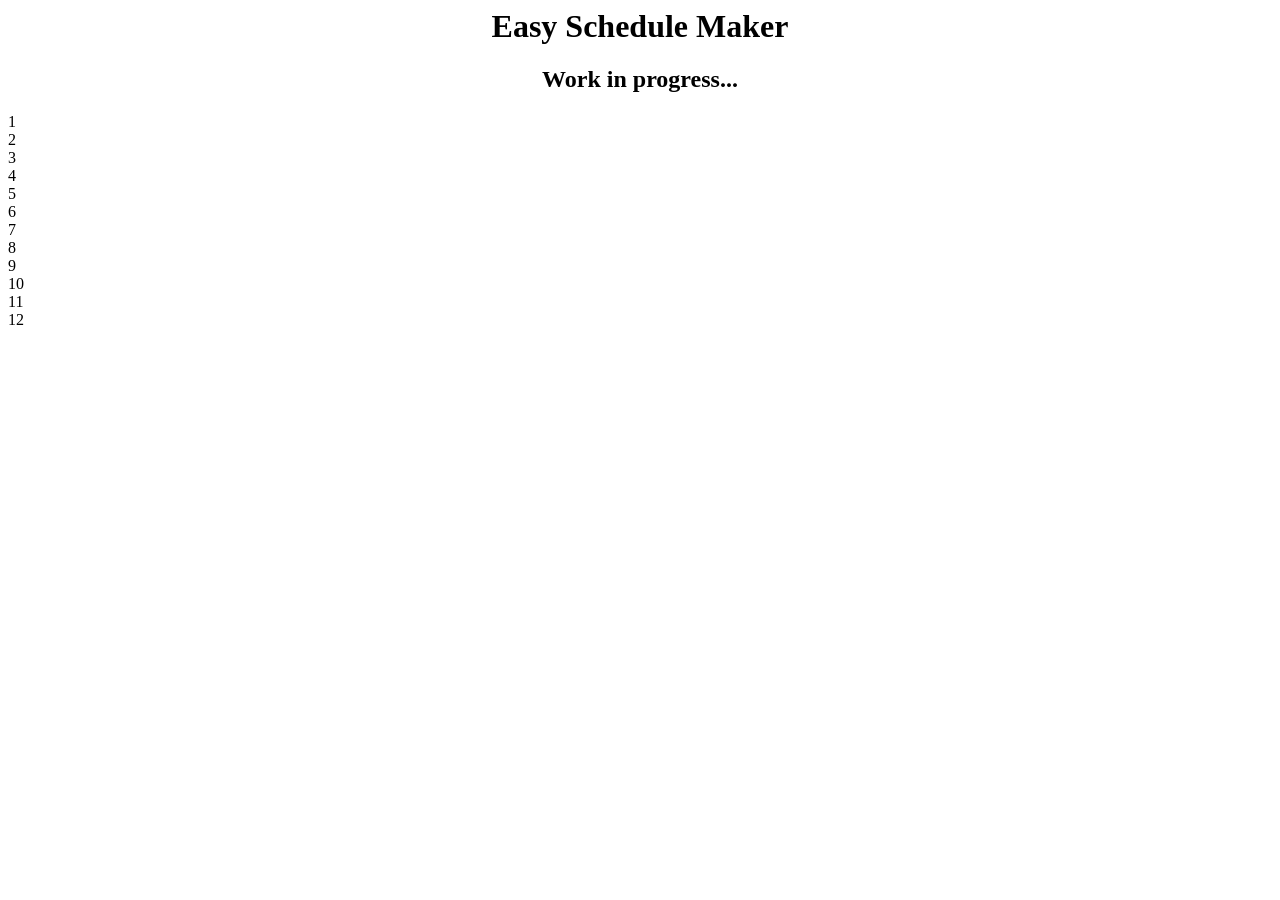
==== index.html @ 0e417cd5 "Testing GitHub Pages" ====
<html Lang="en">
    <head>
        <title> Easy Schedule Maker</title>
        <link rel="stylesheet" href="styles.css">
        <meta name="viewport" content="device-width, initial-scale=1.0">
        <meta charset="utf-8">
        <body>

            <h1 class="center">Easy Schedule Maker</h1>
            <h2 class="center">Work in progress...</h2>

        <!--This is the start of theclock-->
            <div class ="clock">
                <div class="clock-face">
                    <div class="number number1">1</div>
                    <div class="number number2">2</div>
                    <div class="number number3">3</div>
                    <div class="number number4">4</div>
                    <div class="number number5">5</div>
                    <div class="number number6">6</div>
                    <div class="number number7">7</div>
                    <div class="number number8">8</div>
                    <div class="number number9">9</div>
                    <div class="number number10">10</div>
                    <div class="number number11">11</div>
                    <div class="number number12">12</div>
                    <div class="hand hour-hand" id="hour-hand"></div>
                    <div class="hand minute-hand" id="minute-hand"></div>
                    <div class="hand second-hand" id="second-hand"></div>
                </div>
            </div>
        <!--This is the end of the clock-->
        </body>
        <script src="script.js"></script>
    </head>
</html>
---- styles.css ----
.center{
    display: flex;
    justify-content: center;
    align-items: center;
}
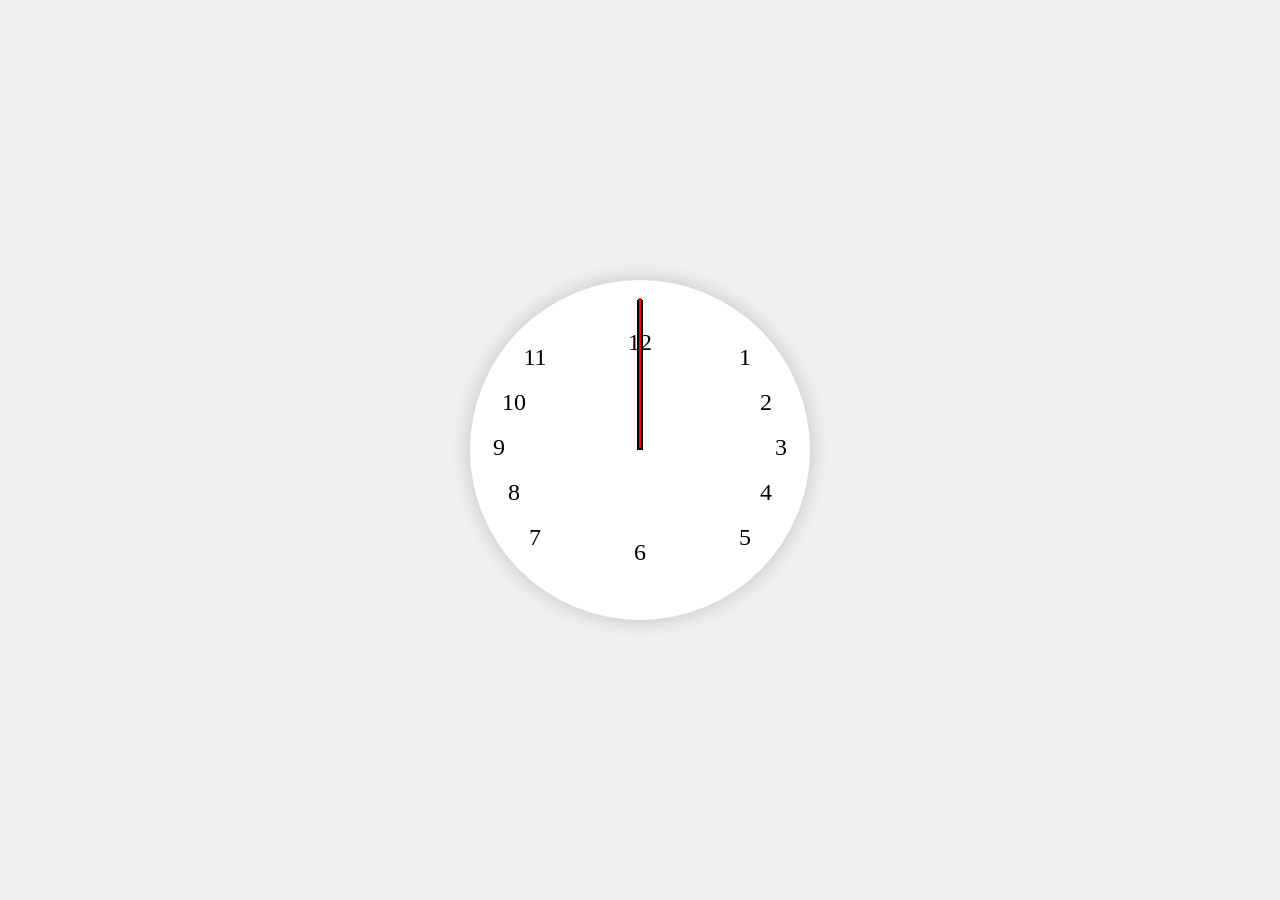
==== commit 8f370fc4: "Adding JavaScript" ====
--- a/index.html
+++ b/index.html
@@ -1,13 +1,10 @@
 <html Lang="en">
     <head>
         <title> Easy Schedule Maker</title>
-        <link rel="stylesheet" href="styles.css">
+        <link rel="stylesheet" href="style.css">
         <meta name="viewport" content="device-width, initial-scale=1.0">
         <meta charset="utf-8">
         <body>
-
-            <h1 class="center">Easy Schedule Maker</h1>
-            <h2 class="center">Work in progress...</h2>
 
         <!--This is the start of theclock-->
             <div class ="clock">
--- a/style.css
+++ b/style.css
@@ -0,0 +1,74 @@
+.center{
+    display: flex;
+    justify-content: center;
+    align-items: center;
+}
+
+body {
+    display: flex;
+    justify-content: center;
+    align-items: center;
+    height: 100vh;
+    background: #f0f0f0;
+    margin: 0;
+}
+
+.clock {
+    width: 300px;
+    height: 300px;
+    border-radius: 50%;
+    position: relative;
+    padding: 20px;
+    box-shadow: 0 0 20px rgba(0, 0, 0, 0.2);
+    background: white;
+}
+
+.clock-face {
+    position: relative;
+    width: 100%;
+    height: 100%;
+    transform: translateY(-3px);
+}
+
+.hand {
+    width: 50%;
+    background: black;
+    position: absolute;
+    top: 50%;
+    transform-origin: 100%;
+    transform: rotate(90deg);
+    transition: all 0.05s;
+    transition-timing-function: cubic-bezier(0.1, 2.7, 0.58, 1);
+}
+
+.hour-hand {
+    height: 6px;
+}
+
+.minute-hand {
+    height: 4px;
+}
+
+.second-hand {
+    height: 2px;
+    background: red;
+}
+
+.number {
+    position: absolute;
+    font-size: 24px;
+    transform: translate(-50%, -50%);
+}
+
+.number1  { top: 20%; left: 85%; }
+.number2  { top: 35%; left: 92%; }
+.number3  { top: 50%; left: 97%; }
+.number4  { top: 65%; left: 92%; }
+.number5  { top: 80%; left: 85%; }
+.number6  { top: 85%; left: 50%; }
+.number7  { top: 80%; left: 15%; }
+.number8  { top: 65%; left: 8%; }
+.number9  { top: 50%; left: 3%; }
+.number10 { top: 35%; left: 8%; }
+.number11 { top: 20%; left: 15%; }
+.number12 { top: 15%; left: 50%; }
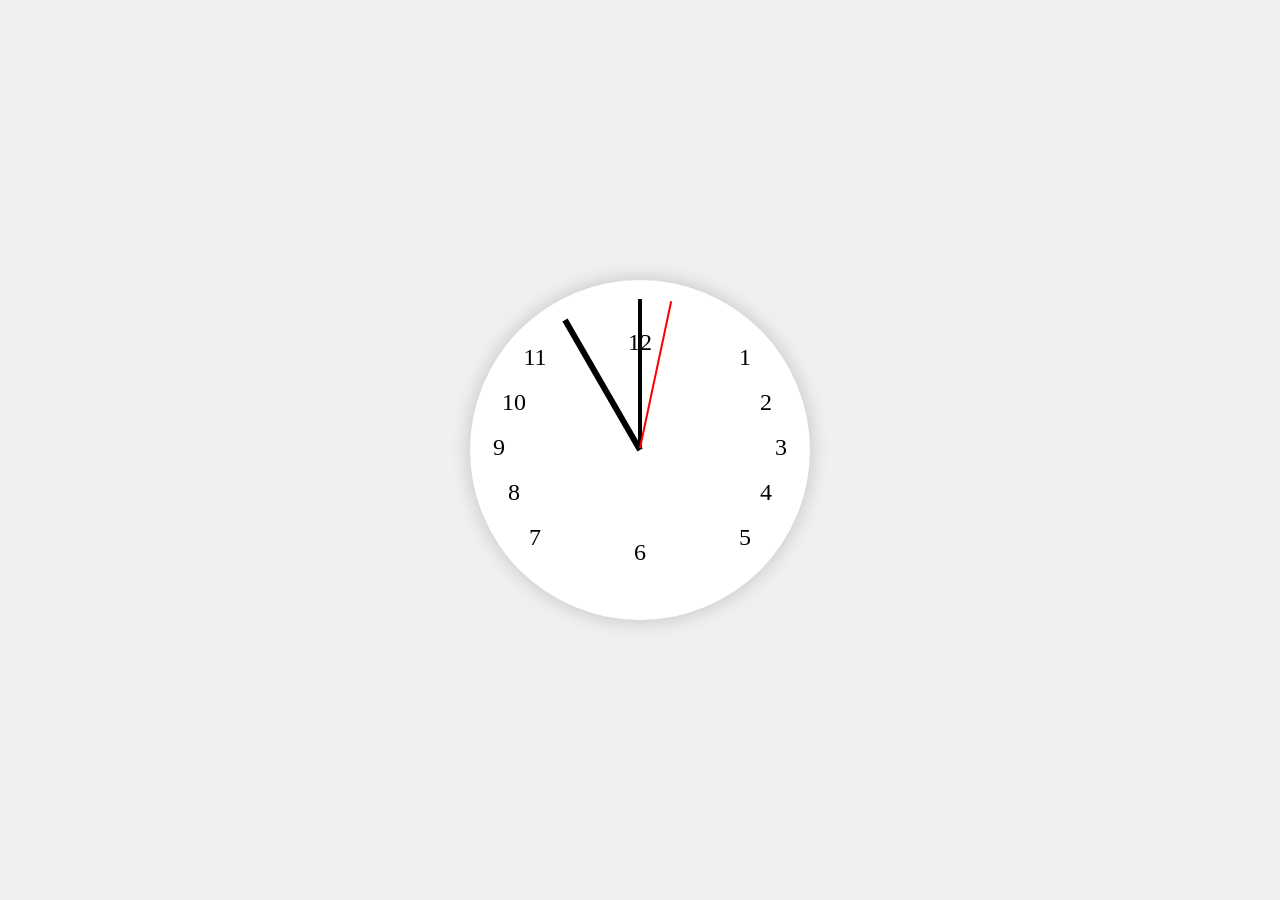
==== commit 79190dcc: "Basic clock functionality established The clock uses CSS and JavaScript to obtain the current time o" ====
--- a/index.html
+++ b/index.html
@@ -1,33 +1,32 @@
-<html Lang="en">
+<html lang="en">
     <head>
         <title> Easy Schedule Maker</title>
         <link rel="stylesheet" href="style.css">
-        <meta name="viewport" content="device-width, initial-scale=1.0">
+        <meta name="viewport" content="width=device-width, initial-scale=1.0">
         <meta charset="utf-8">
-        <body>
-
-        <!--This is the start of theclock-->
-            <div class ="clock">
-                <div class="clock-face">
-                    <div class="number number1">1</div>
-                    <div class="number number2">2</div>
-                    <div class="number number3">3</div>
-                    <div class="number number4">4</div>
-                    <div class="number number5">5</div>
-                    <div class="number number6">6</div>
-                    <div class="number number7">7</div>
-                    <div class="number number8">8</div>
-                    <div class="number number9">9</div>
-                    <div class="number number10">10</div>
-                    <div class="number number11">11</div>
-                    <div class="number number12">12</div>
-                    <div class="hand hour-hand" id="hour-hand"></div>
-                    <div class="hand minute-hand" id="minute-hand"></div>
-                    <div class="hand second-hand" id="second-hand"></div>
-                </div>
+    </head>
+    <body>
+        <!--This is the start of the clock-->
+    <div class="clock">
+            <div class="clock-face">
+                <div class="number number1">1</div>
+                <div class="number number2">2</div>
+                <div class="number number3">3</div>
+                <div class="number number4">4</div>
+                <div class="number number5">5</div>
+                <div class="number number6">6</div>
+                <div class="number number7">7</div>
+                <div class="number number8">8</div>
+                <div class="number number9">9</div>
+                <div class="number number10">10</div>
+                <div class="number number11">11</div>
+                <div class="number number12">12</div>
+                <div class="hand hour-hand" id="hour-hand"></div>
+                <div class="hand minute-hand" id="minute-hand"></div>
+                <div class="hand second-hand" id="second-hand"></div>
             </div>
+        </div>
         <!--This is the end of the clock-->
-        </body>
-        <script src="script.js"></script>
-    </head>
+    <script src="script.js"></script>
+    </body>
 </html>
--- a/style.css
+++ b/style.css
@@ -13,6 +13,8 @@
     margin: 0;
 }
 
+
+/*This is the start of the clock*/
 .clock {
     width: 300px;
     height: 300px;
@@ -71,4 +73,5 @@
 .number9  { top: 50%; left: 3%; }
 .number10 { top: 35%; left: 8%; }
 .number11 { top: 20%; left: 15%; }
-.number12 { top: 15%; left: 50%; }+.number12 { top: 15%; left: 50%; }
+/*This is the end of the clock*/
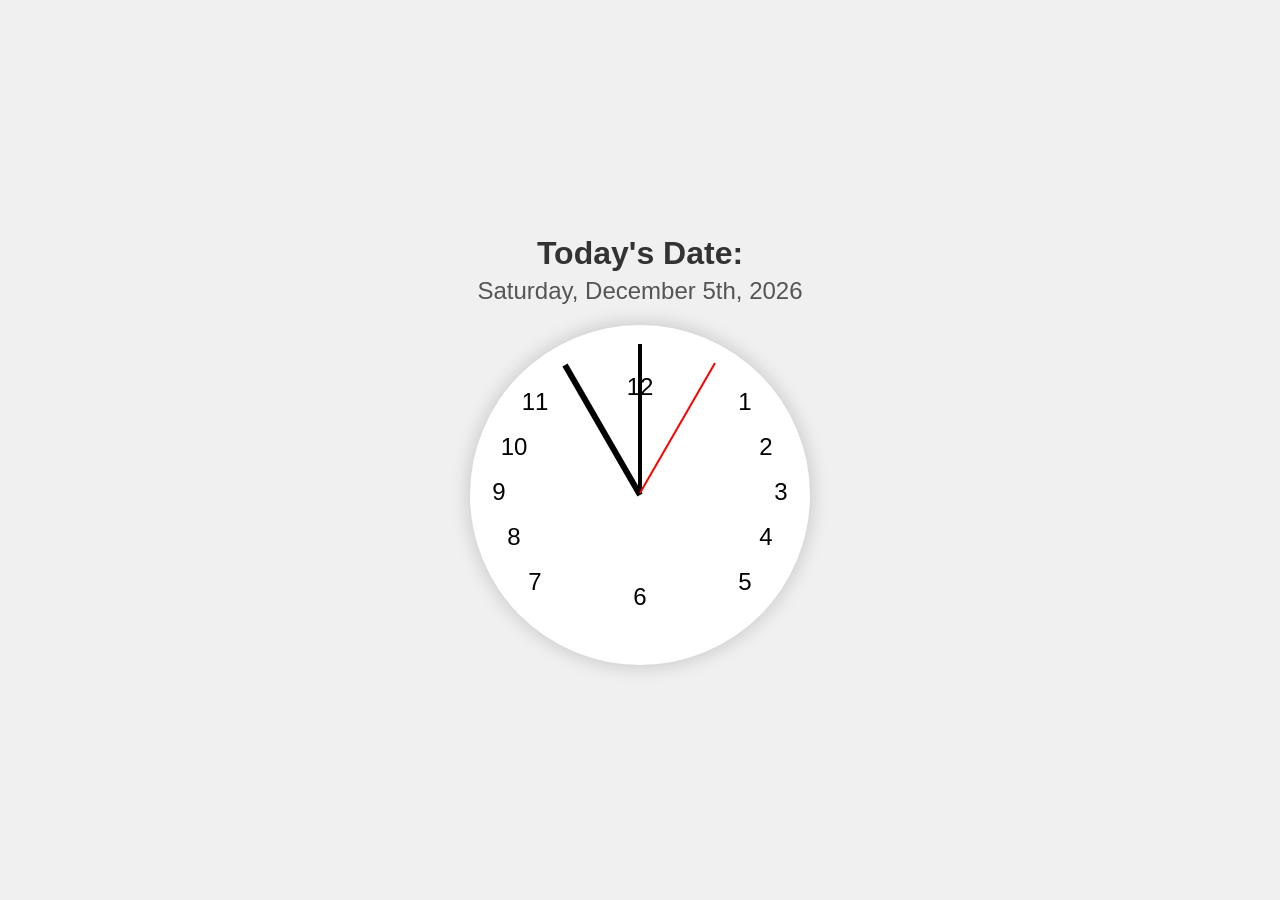
==== commit 68cc98f6: "Adding current date display to main page. I added a extra section in JavaScript that runs a function" ====
--- a/index.html
+++ b/index.html
@@ -6,6 +6,14 @@
         <meta charset="utf-8">
     </head>
     <body>
+
+        <!--Current Date Display-->
+        <div class="center">
+            <h1 class="date-label">Today's Date:</h1>
+            <div id="full-date" class="date-display"></div>
+        </div>
+        <!--Current Date Display End-->
+
         <!--This is the start of the clock-->
     <div class="clock">
             <div class="clock-face">
--- a/style.css
+++ b/style.css
@@ -1,16 +1,33 @@
 .center{
     display: flex;
+    flex-direction: column;
     justify-content: center;
     align-items: center;
+    margin-bottom: 20px;
 }
 
 body {
     display: flex;
+    flex-direction: column;
     justify-content: center;
     align-items: center;
     height: 100vh;
     background: #f0f0f0;
     margin: 0;
+    font-family: Arial, sans-serif;
+}
+
+/*This is for the date*/
+.date-label {
+    margin: 0;
+    font-size: 2rem;
+    color: #333;
+}
+
+.date-display {
+    font-size: 1.5rem;
+    color: #555;
+    margin-top: 5px;
 }
 
 
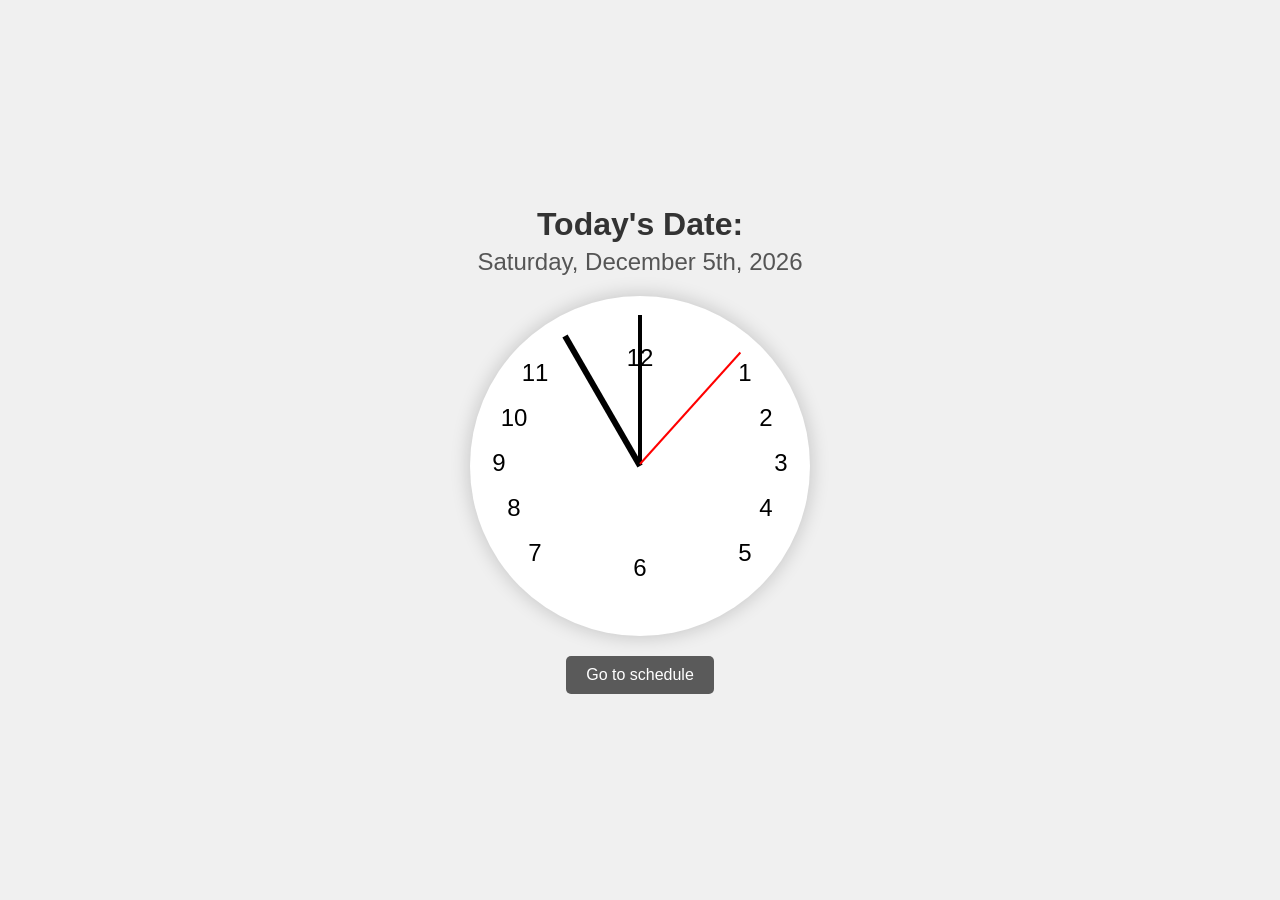
==== commit 35b50896: "Adding 'Schedules.html' Adding Schedules.html, which this additional page will hold the schedules cr" ====
--- a/index.html
+++ b/index.html
@@ -35,6 +35,7 @@
             </div>
         </div>
         <!--This is the end of the clock-->
+        <a href="schedules.html" class="nav-button">Go to schedule</a>
     <script src="script.js"></script>
     </body>
 </html>
--- a/style.css
+++ b/style.css
@@ -1,3 +1,4 @@
+/*General CSS Declarations*/
 .center{
     display: flex;
     flex-direction: column;
@@ -16,6 +17,7 @@
     margin: 0;
     font-family: Arial, sans-serif;
 }
+/*End of general CSS Delcarations*/
 
 /*This is for the date*/
 .date-label {
@@ -29,6 +31,8 @@
     color: #555;
     margin-top: 5px;
 }
+
+/*This is the end of the date*/
 
 
 /*This is the start of the clock*/
@@ -91,4 +95,32 @@
 .number10 { top: 35%; left: 8%; }
 .number11 { top: 20%; left: 15%; }
 .number12 { top: 15%; left: 50%; }
-/*This is the end of the clock*/+/*This is the end of the clock*/
+
+/*Migration between index & schedules*/
+
+.nav-button {
+    text-decoration: none;
+    background-color: #5a5a5a;
+    color: white;
+    padding: 10px 20px;
+    border-radius: 5px;
+    font-size: 1rem;
+    transition: background 0.3s;
+    margin-top: 20px;
+}
+
+.nav-button:hover {
+    background-color: #000000;
+}
+
+.top-left-container {
+    width: 100%;
+    display: flex;
+    justify-content: flex-start;
+    padding: 20px;
+    position: absolute;
+    top: 0;
+    left: 0;
+}
+/*Migration between index & schedules end*/
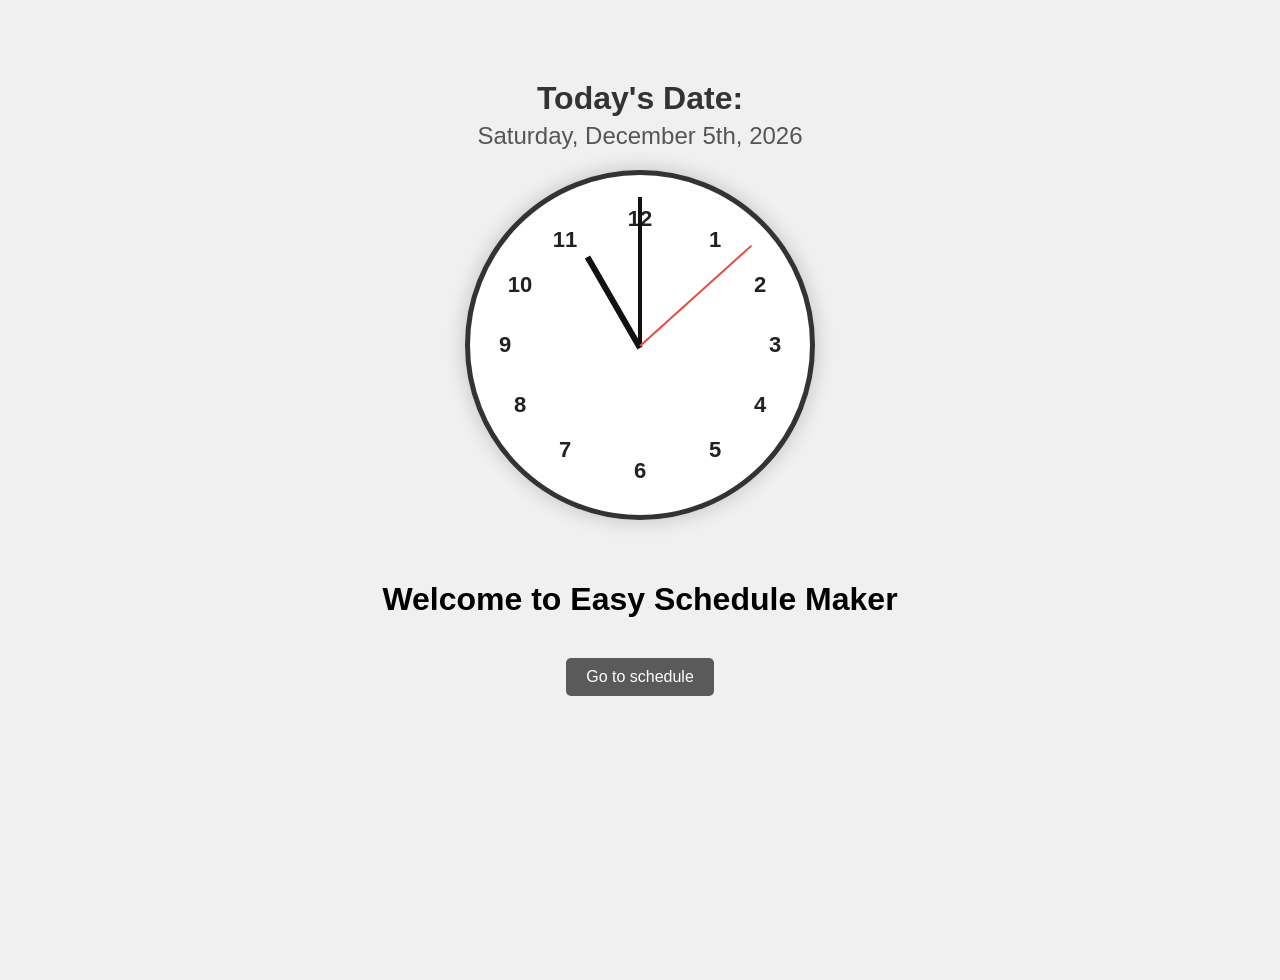
==== commit 77c04b15: "Big Update I added a bunch of functionality to the schedules.html page. I added the forms (date tabl" ====
--- a/index.html
+++ b/index.html
@@ -34,6 +34,7 @@
                 <div class="hand second-hand" id="second-hand"></div>
             </div>
         </div>
+        <h1 class="center">Welcome to Easy Schedule Maker</h1>
         <!--This is the end of the clock-->
         <a href="schedules.html" class="nav-button">Go to schedule</a>
     <script src="script.js"></script>
--- a/style.css
+++ b/style.css
@@ -10,12 +10,13 @@
 body {
     display: flex;
     flex-direction: column;
-    justify-content: center;
+    justify-content: flex-start;
     align-items: center;
-    height: 100vh;
+    min-height: 100vh;
     background: #f0f0f0;
     margin: 0;
-    font-family: Arial, sans-serif;
+    padding-top: 80px;
+    font-family: 'Segoe UI', Arial, sans-serif;
 }
 /*End of general CSS Delcarations*/
 
@@ -31,7 +32,6 @@
     color: #555;
     margin-top: 5px;
 }
-
 /*This is the end of the date*/
 
 
@@ -44,60 +44,152 @@
     padding: 20px;
     box-shadow: 0 0 20px rgba(0, 0, 0, 0.2);
     background: white;
+    margin-bottom: 40px;
+    flex-shrink: 0;
+    border: 5px solid #333; /* More defined rim */
 }
 
 .clock-face {
     position: relative;
     width: 100%;
     height: 100%;
-    transform: translateY(-3px);
+}
+
+#clock-overlay {
+    position: absolute;
+    top: 0;
+    left: 0;
+    width: 100%;
+    height: 100%;
+    z-index: 1;
+    pointer-events: none;
 }
 
 .hand {
     width: 50%;
-    background: black;
+    background: #111;
     position: absolute;
     top: 50%;
     transform-origin: 100%;
     transform: rotate(90deg);
     transition: all 0.05s;
     transition-timing-function: cubic-bezier(0.1, 2.7, 0.58, 1);
-}
-
-.hour-hand {
-    height: 6px;
-}
-
-.minute-hand {
-    height: 4px;
-}
-
-.second-hand {
-    height: 2px;
-    background: red;
-}
+    z-index: 10;
+}
+
+.hour-hand { height: 6px; width: 35%; left: 15%; }
+.minute-hand { height: 4px; }
+.second-hand { height: 2px; background: #e74c3c; }
 
 .number {
     position: absolute;
-    font-size: 24px;
+    font-size: 22px;
+    font-weight: bold;
     transform: translate(-50%, -50%);
-}
-
-.number1  { top: 20%; left: 85%; }
-.number2  { top: 35%; left: 92%; }
-.number3  { top: 50%; left: 97%; }
-.number4  { top: 65%; left: 92%; }
-.number5  { top: 80%; left: 85%; }
-.number6  { top: 85%; left: 50%; }
-.number7  { top: 80%; left: 15%; }
-.number8  { top: 65%; left: 8%; }
-.number9  { top: 50%; left: 3%; }
-.number10 { top: 35%; left: 8%; }
-.number11 { top: 20%; left: 15%; }
-.number12 { top: 15%; left: 50%; }
+    z-index: 5;
+    color: #222;
+}
+
+/* Adjusted circular alignment */
+.number1  { top: 15%; left: 75%; }
+.number2  { top: 30%; left: 90%; }
+.number3  { top: 50%; left: 95%; }
+.number4  { top: 70%; left: 90%; }
+.number5  { top: 85%; left: 75%; }
+.number6  { top: 92%; left: 50%; }
+.number7  { top: 85%; left: 25%; }
+.number8  { top: 70%; left: 10%; }
+.number9  { top: 50%; left: 5%; }
+.number10 { top: 30%; left: 10%; }
+.number11 { top: 15%; left: 25%; }
+.number12 { top: 8%; left: 50%; }
 /*This is the end of the clock*/
 
-/*Migration between index & schedules*/
+/*Schedules Grid and Tables*/
+.schedules-grid {
+    display: grid;
+    grid-template-columns: repeat(3, 1fr);
+    gap: 30px;
+    width: 95%;
+    max-width: 1300px;
+    padding-bottom: 100px;
+}
+
+.day-table-container {
+    background: white;
+    padding: 20px;
+    border-radius: 12px;
+    border-color: #000000;
+    box-shadow: 0 8px 15px rgba(0,0,0,0.08);
+}
+
+.day-table-container h3 {
+    margin-top: 0;
+    border-bottom: 2px solid #333;
+    padding-bottom: 5px;
+    color: #2c3e50;
+}
+
+.sunday-container {
+    grid-column: 2;
+}
+
+table {
+    width: 100%;
+    border-collapse: collapse;
+    margin: 15px 0;
+    border: 2px solid #000; /* Main table border */
+}
+
+th {
+    background-color: #f8f9fa;
+    border: 1px solid #000;
+    padding: 10px;
+    font-weight: bold;
+    text-transform: uppercase;
+    font-size: 0.85rem;
+}
+
+td {
+    padding: 0; /* Input fills space */
+    border: 1px solid #000;
+}
+
+input {
+    width: 100%;
+    padding: 10px;
+    border: none;
+    outline: none;
+    background: transparent;
+    font-size: 0.9rem;
+}
+
+input:focus {
+    background-color: #fff9db;
+}
+
+.table-controls {
+    display: flex;
+    gap: 8px;
+    margin-top: 10px;
+}
+
+.table-controls button {
+    flex: 1;
+    font-size: 0.7rem;
+    font-weight: bold;
+    padding: 8px;
+    border-radius: 4px;
+    border: 1px solid #333;
+    background: #fff;
+    cursor: pointer;
+    transition: all 0.2s;
+}
+
+.table-controls button:hover {
+    background: #333;
+    color: #fff;
+}
 
 .nav-button {
     text-decoration: none;
@@ -122,5 +214,4 @@
     position: absolute;
     top: 0;
     left: 0;
-}
-/*Migration between index & schedules end*/+}
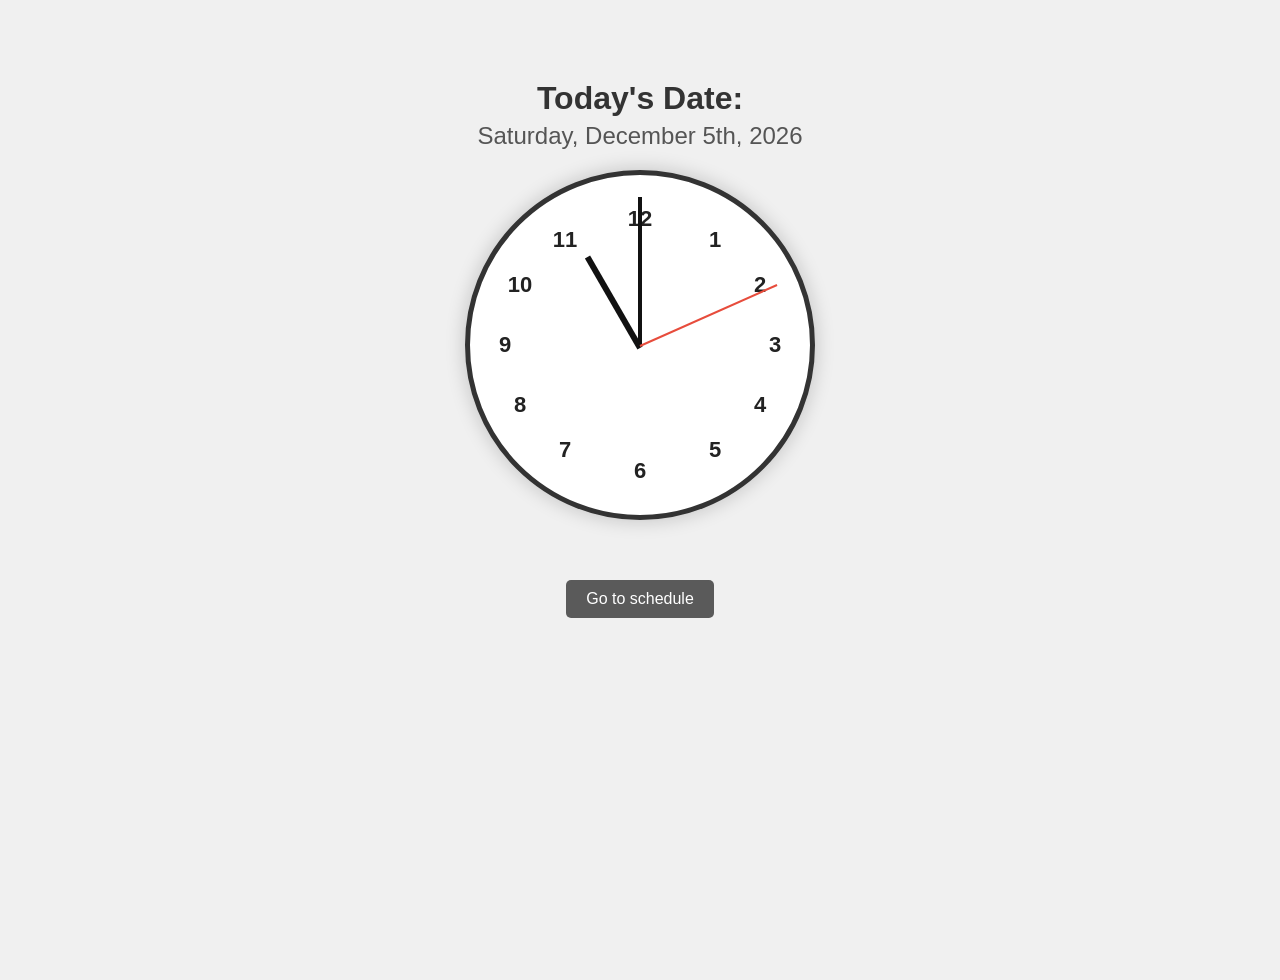
==== commit 202550d6: "Additional subtle changes I removed some unnecessary text." ====
--- a/index.html
+++ b/index.html
@@ -34,7 +34,7 @@
                 <div class="hand second-hand" id="second-hand"></div>
             </div>
         </div>
-        <h1 class="center">Welcome to Easy Schedule Maker</h1>
+        
         <!--This is the end of the clock-->
         <a href="schedules.html" class="nav-button">Go to schedule</a>
     <script src="script.js"></script>
--- a/style.css
+++ b/style.css
@@ -214,4 +214,67 @@
     position: absolute;
     top: 0;
     left: 0;
-}+}
+
+/* --- NEW SECTION: Media Adjustments Start --------------------------------------- */
+
+/* Tablet View (Screens smaller than 1024px) */
+@media (max-width: 1024px) {
+    .schedules-grid {
+        grid-template-columns: repeat(2, 1fr); /* Two columns for tablets */
+    }
+    
+    .sunday-container {
+        grid-column: span 2; /* Stretch Sunday across the bottom */
+    }
+}
+
+/* Media Adjustments */
+@media (max-width: 600px) {
+    body {
+        padding-top: 60px; 
+    }
+
+    .clock {
+        width: 250px;
+        height: 250px;
+    }
+
+    .number {
+        font-size: 18px; 
+    }
+
+    .date-label {
+        font-size: 1.5rem;
+    }
+
+    .date-display {
+        font-size: 1.2rem;
+    }
+
+    .schedules-grid {
+        grid-template-columns: 1fr; 
+    }
+
+    .sunday-container {
+        grid-column: span 1;
+    }
+
+    .day-table-container {
+        padding: 15px;
+        width: 100%;
+        box-sizing: border-box;
+    }
+
+    .table-controls {
+        flex-direction: column; 
+    }
+    
+    .top-left-container {
+        position: relative;
+        justify-content: center;
+        padding: 10px 0 20px 0;
+    }
+}
+
+/* --- Media Adjustments End ------------------------------------------------------- */
